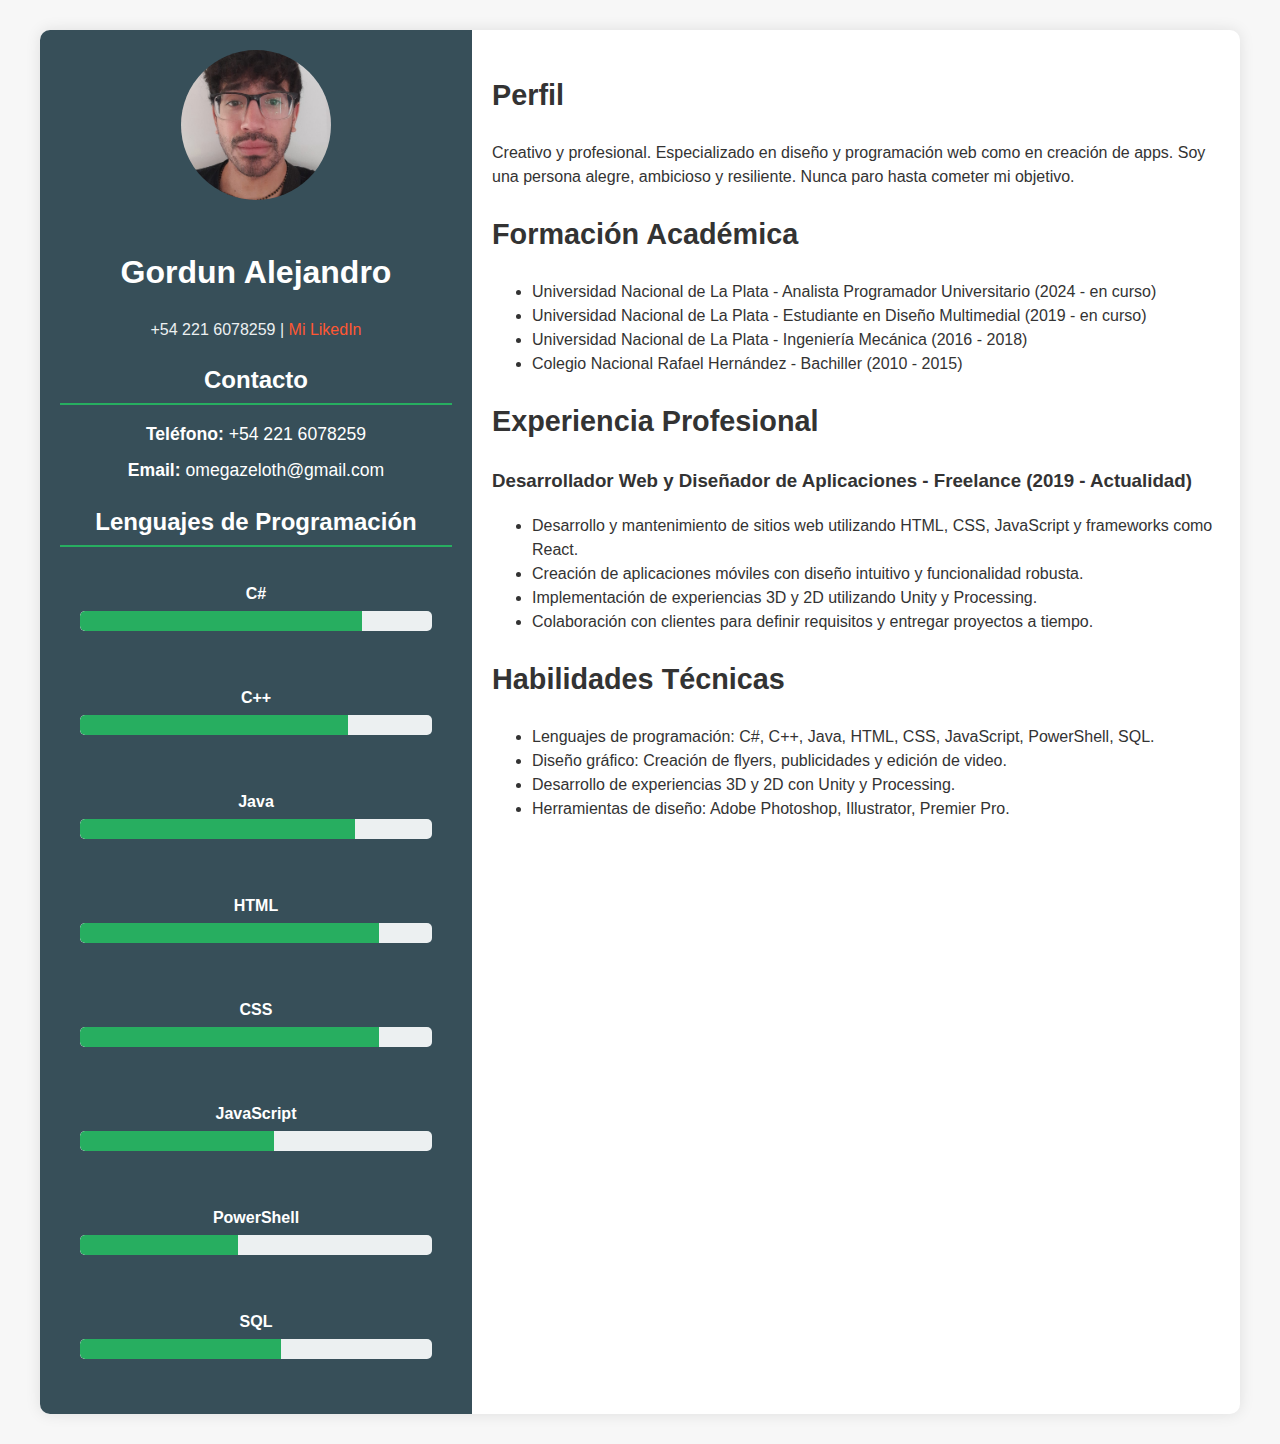
==== index.html @ 0d6362d9 "Add files via upload" ====
<!DOCTYPE html>
<html lang="es">
<head>
    <meta charset="UTF-8">
    <meta name="viewport" content="width=device-width, initial-scale=1.0">
    <title>CV Gordun Alejandro</title>
    <link rel="stylesheet" href="cv.css">
</head>
<body>
    <div class="cv-container">
        <!-- Contenedor Verde -->
        <div class="left-side">
            <header>
                <img src="cv.jpg" alt="Gordun Alejandro" class="profile-pic">
                <h1>Gordun Alejandro</h1>
                <p>+54 221 6078259 | <a href="https://www.linkedin.com/in/alejandro-gordun-54948715b/" style="color: #ff5733; text-decoration: none;">Mi LikedIn</a></p>
            </header>

            <section class="contact">
                <h2>Contacto</h2>
                <ul>
                    <li><strong>Teléfono:</strong> +54 221 6078259</li>
                    <li><strong>Email:</strong> omegazeloth@gmail.com</li>
                </ul>
            </section>

            <section class="programming-languages">
               <h2>Lenguajes de Programación</h2>

               <div class="skill">
                   <p>C#</p>
                   <div class="progress-bar">
                       <div class="progress" style="width: 80%;"></div>
                   </div>
               </div>

               <div class="skill">
                   <p>C++</p>
                   <div class="progress-bar">
                       <div class="progress" style="width: 76%;"></div>
                   </div>
               </div>

               <div class="skill">
                   <p>Java</p>
                   <div class="progress-bar">
                       <div class="progress" style="width: 78%;"></div>
                   </div>
               </div>

               <div class="skill">
                   <p>HTML</p>
                   <div class="progress-bar">
                       <div class="progress" style="width: 85%;"></div>
                   </div>
               </div>

               <div class="skill">
                   <p>CSS</p>
                   <div class="progress-bar">
                       <div class="progress" style="width: 85%;"></div>
                   </div>
               </div>

               <div class="skill">
                   <p>JavaScript</p>
                   <div class="progress-bar">
                       <div class="progress" style="width: 55%;"></div>
                   </div>
               </div>

               <div class="skill">
                   <p>PowerShell</p>
                   <div class="progress-bar">
                       <div class="progress" style="width: 45%;"></div>
                   </div>
               </div>

               <div class="skill">
                   <p>SQL</p>
                   <div class="progress-bar">
                       <div class="progress" style="width: 57%;"></div>
                   </div>
               </div>
           </section>
        </div>

        <!-- Contenedor Blanco -->
        <div class="right-side">
            <section class="profile">
                <h2>Perfil</h2>
                <p>Creativo y profesional. Especializado en diseño y programación web como en creación de apps. Soy una persona alegre, ambicioso y resiliente. Nunca paro hasta cometer mi objetivo.</p>
            </section>

            <section class="education">
                <h2>Formación Académica</h2>
                <ul>
                    <li>Universidad Nacional de La Plata - Analista Programador Universitario (2024 - en curso)</li>
                    <li>Universidad Nacional de La Plata - Estudiante en Diseño Multimedial (2019 - en curso)</li>
                    <li>Universidad Nacional de La Plata - Ingeniería Mecánica (2016 - 2018)</li>
                    <li>Colegio Nacional Rafael Hernández - Bachiller (2010 - 2015)</li>
                </ul>
            </section>

            <section class="experience">
                <h2>Experiencia Profesional</h2>
                <h3>Desarrollador Web y Diseñador de Aplicaciones - Freelance (2019 - Actualidad)</h3>
                <ul>
                    <li>Desarrollo y mantenimiento de sitios web utilizando HTML, CSS, JavaScript y frameworks como React.</li>
                    <li>Creación de aplicaciones móviles con diseño intuitivo y funcionalidad robusta.</li>
                    <li>Implementación de experiencias 3D y 2D utilizando Unity y Processing.</li>
                    <li>Colaboración con clientes para definir requisitos y entregar proyectos a tiempo.</li>
                </ul>
            </section>

            <section class="skills">
                <h2>Habilidades Técnicas</h2>
                <ul>
                    <li>Lenguajes de programación: C#, C++, Java, HTML, CSS, JavaScript, PowerShell, SQL.</li>
                    <li>Diseño gráfico: Creación de flyers, publicidades y edición de video.</li>
                    <li>Desarrollo de experiencias 3D y 2D con Unity y Processing.</li>
                    <li>Herramientas de diseño: Adobe Photoshop, Illustrator, Premier Pro.</li>
                </ul>
            </section>
        </div>
    </div>
</body>
</html>
---- cv.css ----
/* Estilo general */
body {
    font-family: 'Arial', sans-serif;
    line-height: 1.5;
    background-color: #f7f7f7;
    color: #333;
    margin: 0;
    padding: 0;
}

/* Contenedor principal */
.cv-container {
    display: flex;
    flex-direction: row;
    max-width: 1200px;
    margin: 30px auto;
    background: #ffffff;
    border-radius: 10px;
    box-shadow: 0 0 15px rgba(0, 0, 0, 0.1);
}

/* Contenedor Verde */
.left-side {
    width: 35%;
    background-color: #374F59;
    padding: 20px;
    color: white;
    border-radius: 10px 0 0 10px;
    text-align: center;
}

/* Sección de habilidades de programación */
.programming-languages .skill {
    margin-bottom: 15px;
}

.programming-languages p {
    margin: 0;
    font-weight: bold;
    margin-bottom: 5px;
}

.progress-bar {
    background-color: #ecf0f1;
    border-radius: 5px;
    overflow: hidden;
}

.progress {
    background-color: #27ae60;
    height: 20px;
    border-radius: 5px 0 0 5px;
}

.profile-pic {
    width: 150px;
    height: 150px;
    border-radius: 50%;
    object-fit: cover;
    margin-bottom: 20px;
}

/* Contenedor Blanco */
.right-side {
    width: 65%;
    padding: 20px;
}

/* Encabezado */
header {
    text-align: center;
    margin-bottom: 20px;
}

header h1 {
    font-size: 2em;
    color: white;
}

header p {
    margin: 5px 0;
    font-size: 1em;
    color: #ecf0f1;
}

/* Secciones en el lado verde */
.left-side h2 {
    font-size: 1.5em;
    color: white;
    margin-bottom: 15px;
    border-bottom: 2px solid #27ae60;
    padding-bottom: 5px;
}

.left-side ul {
    list-style-type: none;
    padding-left: 0;
}

.left-side ul li {
    margin-bottom: 10px;
    font-size: 1.1em;
}

/* Estilo del carrusel */
.carousel-container {
    width: 100%;
    overflow: hidden;
    position: relative;
}

.carousel-slide {
    display: flex;
    width: 100%;
    transition: transform 0.5s ease-in-out;
}

.skill {
    min-width: 100%;
    box-sizing: border-box;
    padding: 20px;
}

/* Botones de navegación */
.prev, .next {
    cursor: pointer;
    position: absolute;
    top: 50%;
    width: auto;
    padding: 16px;
    margin-top: -22px;
    color: white;
    font-weight: bold;
    font-size: 18px;
    transition: 0.6s ease;
    border-radius: 0 3px 3px 0;
    user-select: none;
    background-color: rgba(0,0,0,0.5);
}

.next {
    right: 10px;
    border-radius: 3px 0 0 3px;
}

.prev {
    left: 10px;
    border-radius: 0 3px 3px 0;
}

.prev:hover, .next:hover {
    background-color: rgba(0,0,0,0.8);
}

/* Media Queries */

/* Para pantallas pequeñas (celulares) */
@media (max-width: 600px) {
    .cv-container {
        flex-direction: row;
        flex-wrap: wrap;
    }

    .left-side, .right-side {
        width: 100%;
        border-radius: 10px;
    }

    header h1 {
        font-size: 1.5em;
    }

    .right-side h2 {
        font-size: 1.5em;
    }

    .profile-pic {
        width: 120px;
        height: 120px;
    }
}

/* Para pantallas medianas (tabletas) */
@media (min-width: 601px) and (max-width: 1024px) {
    .left-side {
        width: 40%;
    }

    .right-side {
        width: 60%;
    }

    header h1 {
        font-size: 1.8em;
    }

    .right-side h2 {
        font-size: 1.6em;
    }

    .profile-pic {
        width: 130px;
        height: 130px;
    }
}

/* Para pantallas grandes (PC) */
@media (min-width: 1025px) {
    .cv-container {
        flex-direction: row;
    }

    .left-side {
        width: 35%;
    }

    .right-side {
        width: 65%;
    }

    header h1 {
        font-size: 2em;
    }

    .right-side h2 {
        font-size: 1.8em;
    }

    .profile-pic {
        width: 150px;
        height: 150px;
    }
}
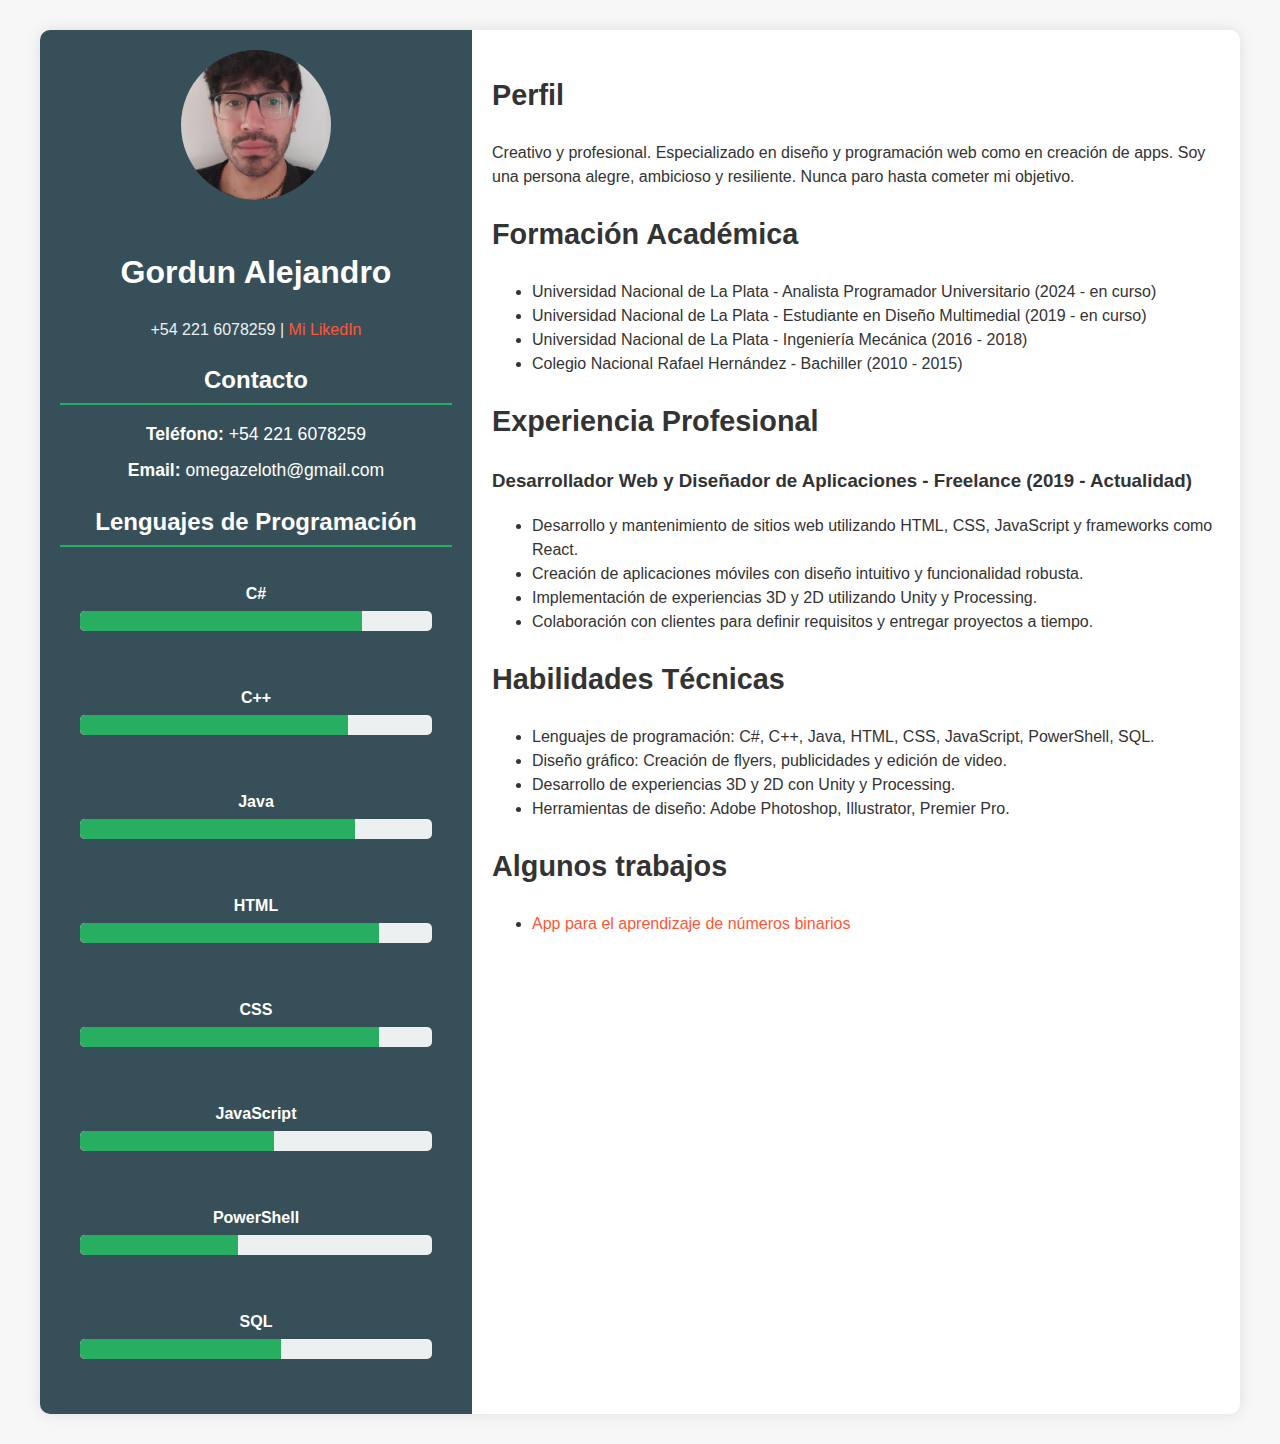
==== commit 93a622f6: "Update index.html" ====
--- a/index.html
+++ b/index.html
@@ -122,6 +122,13 @@
                     <li>Herramientas de diseño: Adobe Photoshop, Illustrator, Premier Pro.</li>
                 </ul>
             </section>
+
+            <section class="works">
+                <h2>Algunos trabajos</h2>
+                <ul>
+                    <li><a href="https://mega.nz/file/2f4g3JqK#K15b5iLcyKJyh0KSO8teiRvYk4HZNla8xkgqDh36ILg" style="color: #ff5733; text-decoration: none;">App para el aprendizaje de números binarios</a></p></li>
+                </ul>
+            </section>
         </div>
     </div>
 </body>
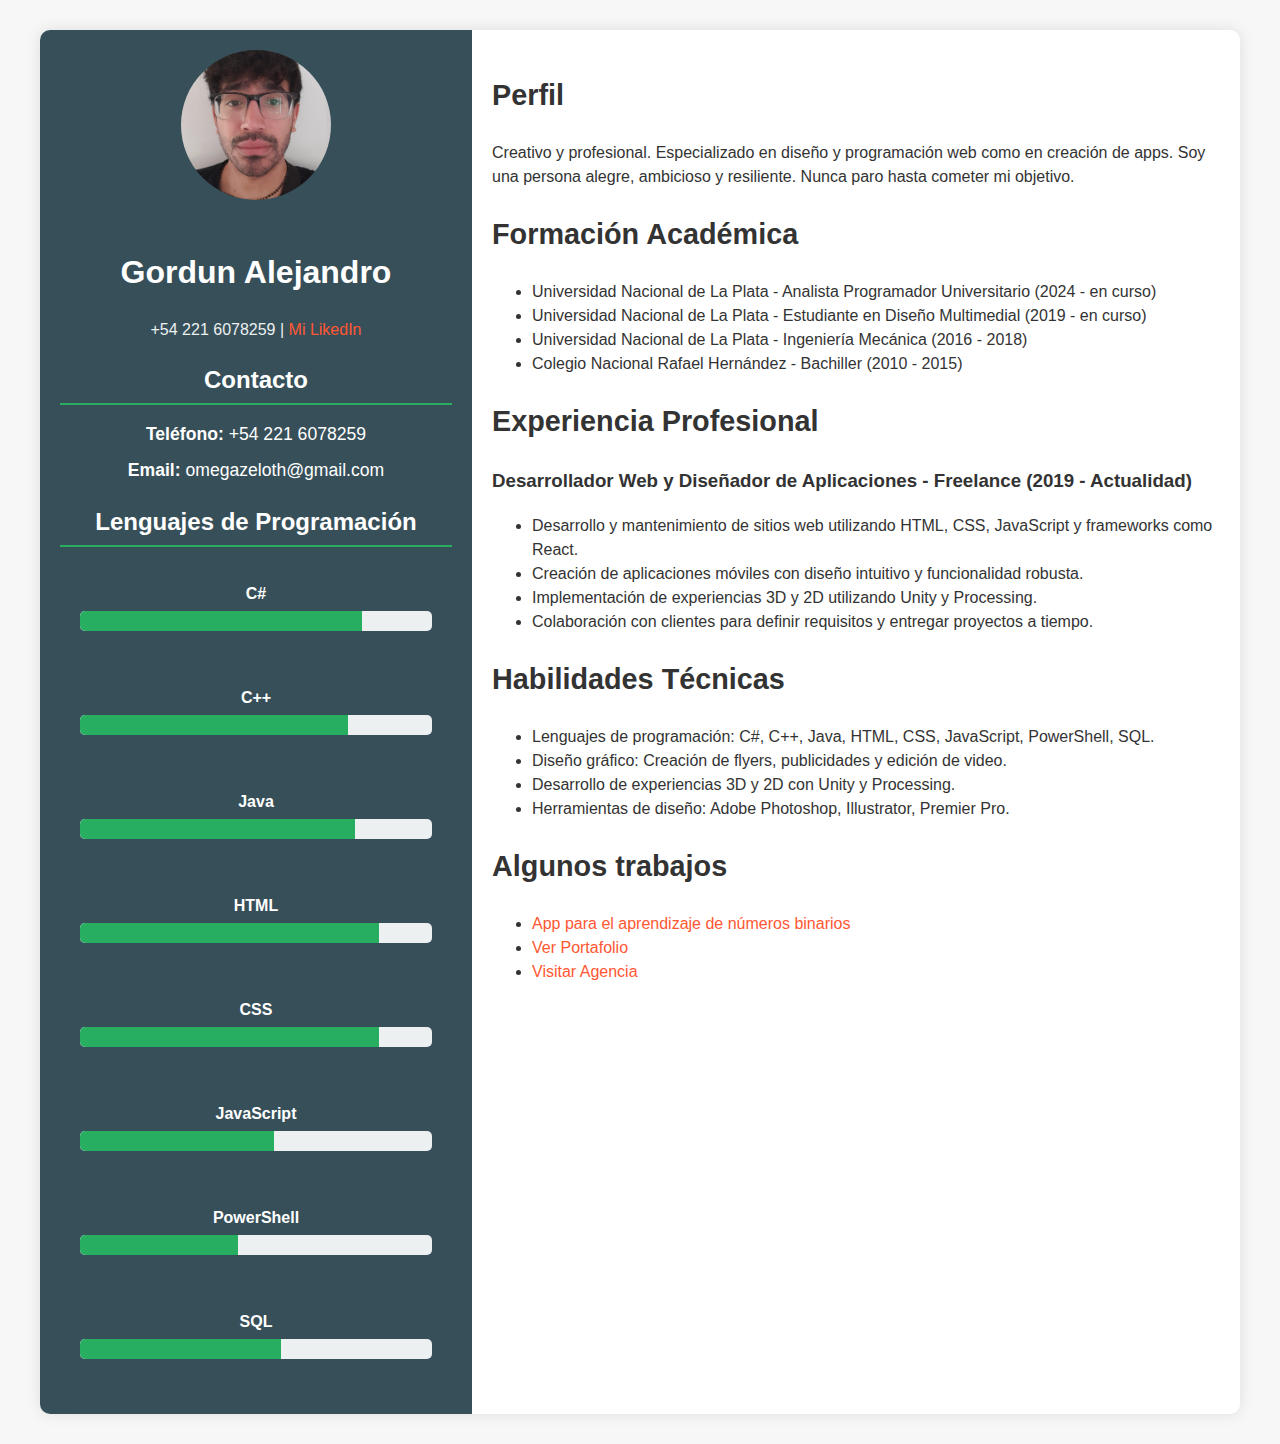
==== commit 8c1c5bd4: "Add files via upload" ====
--- a/index.html
+++ b/index.html
@@ -124,10 +124,18 @@
             </section>
 
             <section class="works">
-                <h2>Algunos trabajos</h2>
-                <ul>
-                    <li><a href="https://mega.nz/file/2f4g3JqK#K15b5iLcyKJyh0KSO8teiRvYk4HZNla8xkgqDh36ILg" style="color: #ff5733; text-decoration: none;">App para el aprendizaje de números binarios</a></p></li>
-                </ul>
+              <h2>Algunos trabajos</h2>
+              <ul>
+                <li>
+                  <a href="https://mega.nz/file/2f4g3JqK#K15b5iLcyKJyh0KSO8teiRvYk4HZNla8xkgqDh36ILg" style="color: #ff5733; text-decoration: none;">App para el aprendizaje de números binarios</a>
+                </li>
+                <li>
+                  <a href="portfolio.html" class="btn" style="color: #ff5733; text-decoration: none;">Ver Portafolio</a>
+                </li>
+                <li>
+                  <a href="agency.html" class="btn" style="color: #ff5733; text-decoration: none;">Visitar Agencia</a>
+                </li>
+              </ul>
             </section>
         </div>
     </div>
--- a/cv.css
+++ b/cv.css
@@ -120,38 +120,6 @@
     box-sizing: border-box;
     padding: 20px;
 }
-
-/* Botones de navegación */
-.prev, .next {
-    cursor: pointer;
-    position: absolute;
-    top: 50%;
-    width: auto;
-    padding: 16px;
-    margin-top: -22px;
-    color: white;
-    font-weight: bold;
-    font-size: 18px;
-    transition: 0.6s ease;
-    border-radius: 0 3px 3px 0;
-    user-select: none;
-    background-color: rgba(0,0,0,0.5);
-}
-
-.next {
-    right: 10px;
-    border-radius: 3px 0 0 3px;
-}
-
-.prev {
-    left: 10px;
-    border-radius: 0 3px 3px 0;
-}
-
-.prev:hover, .next:hover {
-    background-color: rgba(0,0,0,0.8);
-}
-
 /* Media Queries */
 
 /* Para pantallas pequeñas (celulares) */
